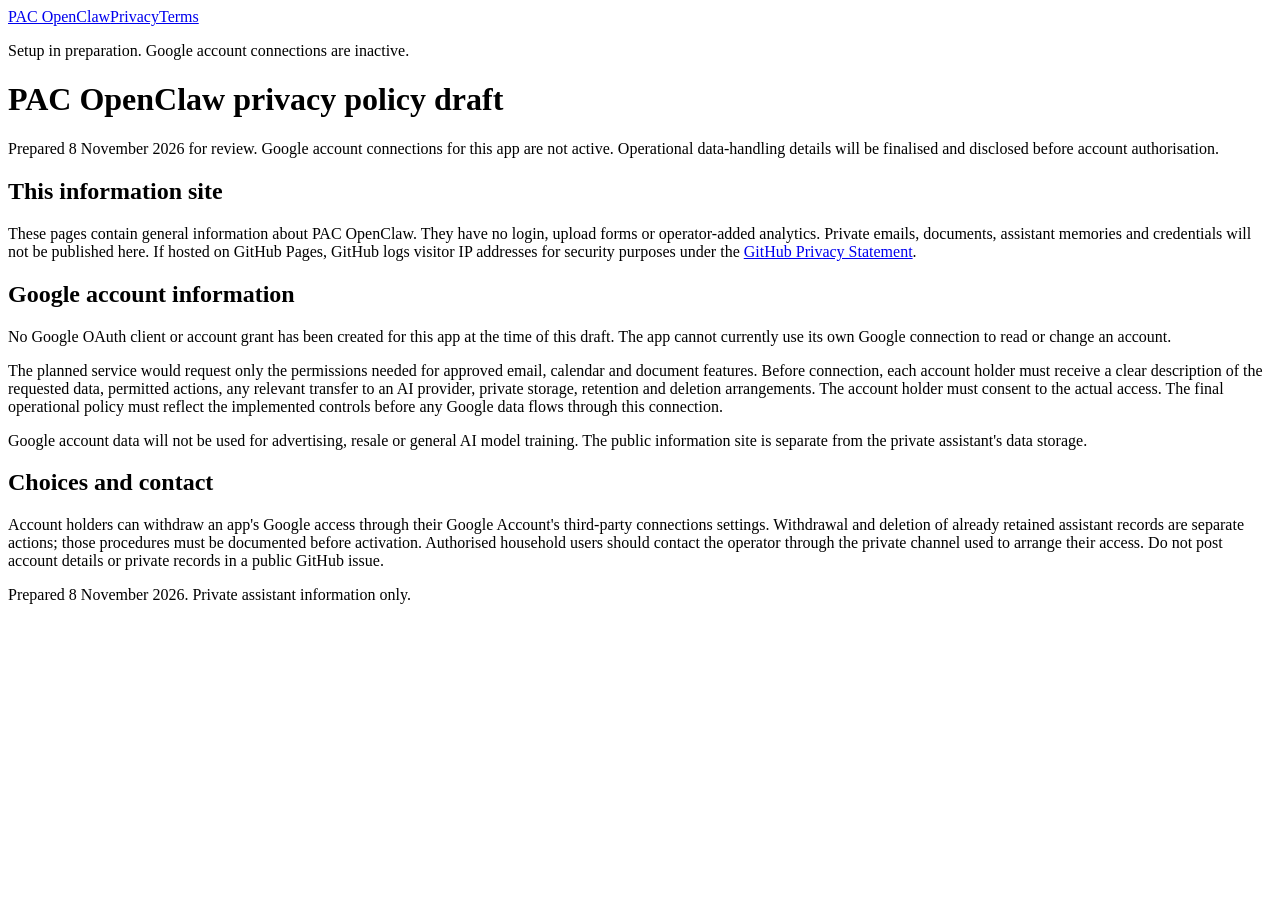
==== privacy.html @ a01aa157 "Create privacy.html" ====
<!doctype html>
<html lang="en-GB"><head><meta charset="utf-8"><meta name="viewport" content="width=device-width,initial-scale=1"><meta name="description" content="Information about the private PAC OpenClaw assistant currently in preparation."><title>PAC OpenClaw privacy policy draft</title><link rel="stylesheet" href="styles.css"></head><body><header><nav aria-label="Information pages"><a href="index.html">PAC OpenClaw</a><a href="privacy.html">Privacy</a><a href="terms.html">Terms</a></nav><p class="status">Setup in preparation. Google account connections are inactive.</p></header><main><h1>PAC OpenClaw privacy policy draft</h1>
<p>Prepared 8 November 2026 for review. Google account connections for this app are not active. Operational data-handling details will be finalised and disclosed before account authorisation.</p>
<h2>This information site</h2>
<p>These pages contain general information about PAC OpenClaw. They have no login, upload forms or operator-added analytics. Private emails, documents, assistant memories and credentials will not be published here. If hosted on GitHub Pages, GitHub logs visitor IP addresses for security purposes under the <a href="https://docs.github.com/en/site-policy/privacy-policies/github-general-privacy-statement">GitHub Privacy Statement</a>.</p>
<h2>Google account information</h2>
<p>No Google OAuth client or account grant has been created for this app at the time of this draft. The app cannot currently use its own Google connection to read or change an account.</p>
<p>The planned service would request only the permissions needed for approved email, calendar and document features. Before connection, each account holder must receive a clear description of the requested data, permitted actions, any relevant transfer to an AI provider, private storage, retention and deletion arrangements. The account holder must consent to the actual access. The final operational policy must reflect the implemented controls before any Google data flows through this connection.</p>
<p>Google account data will not be used for advertising, resale or general AI model training. The public information site is separate from the private assistant&#39;s data storage.</p>
<h2>Choices and contact</h2>
<p>Account holders can withdraw an app&#39;s Google access through their Google Account&#39;s third-party connections settings. Withdrawal and deletion of already retained assistant records are separate actions; those procedures must be documented before activation. Authorised household users should contact the operator through the private channel used to arrange their access. Do not post account details or private records in a public GitHub issue.</p></main><footer>Prepared 8 November 2026. Private assistant information only.</footer></body></html>
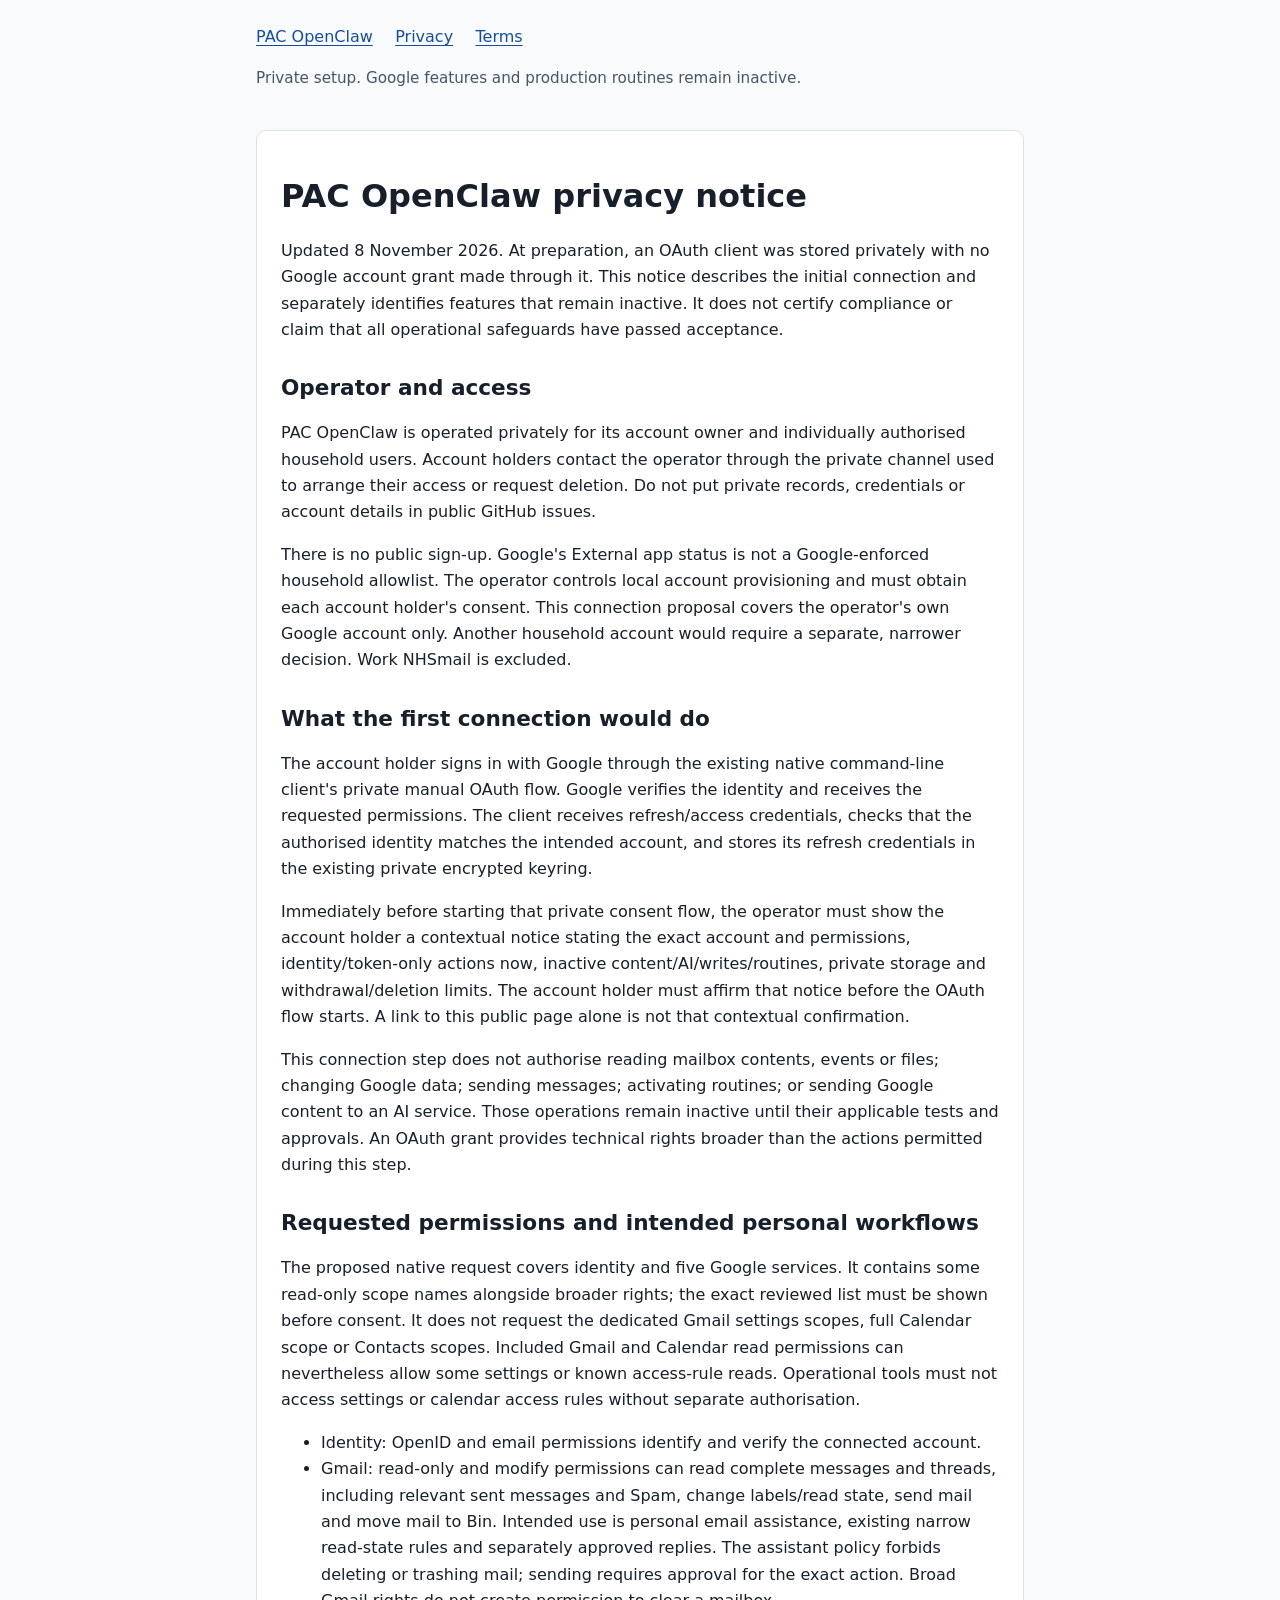
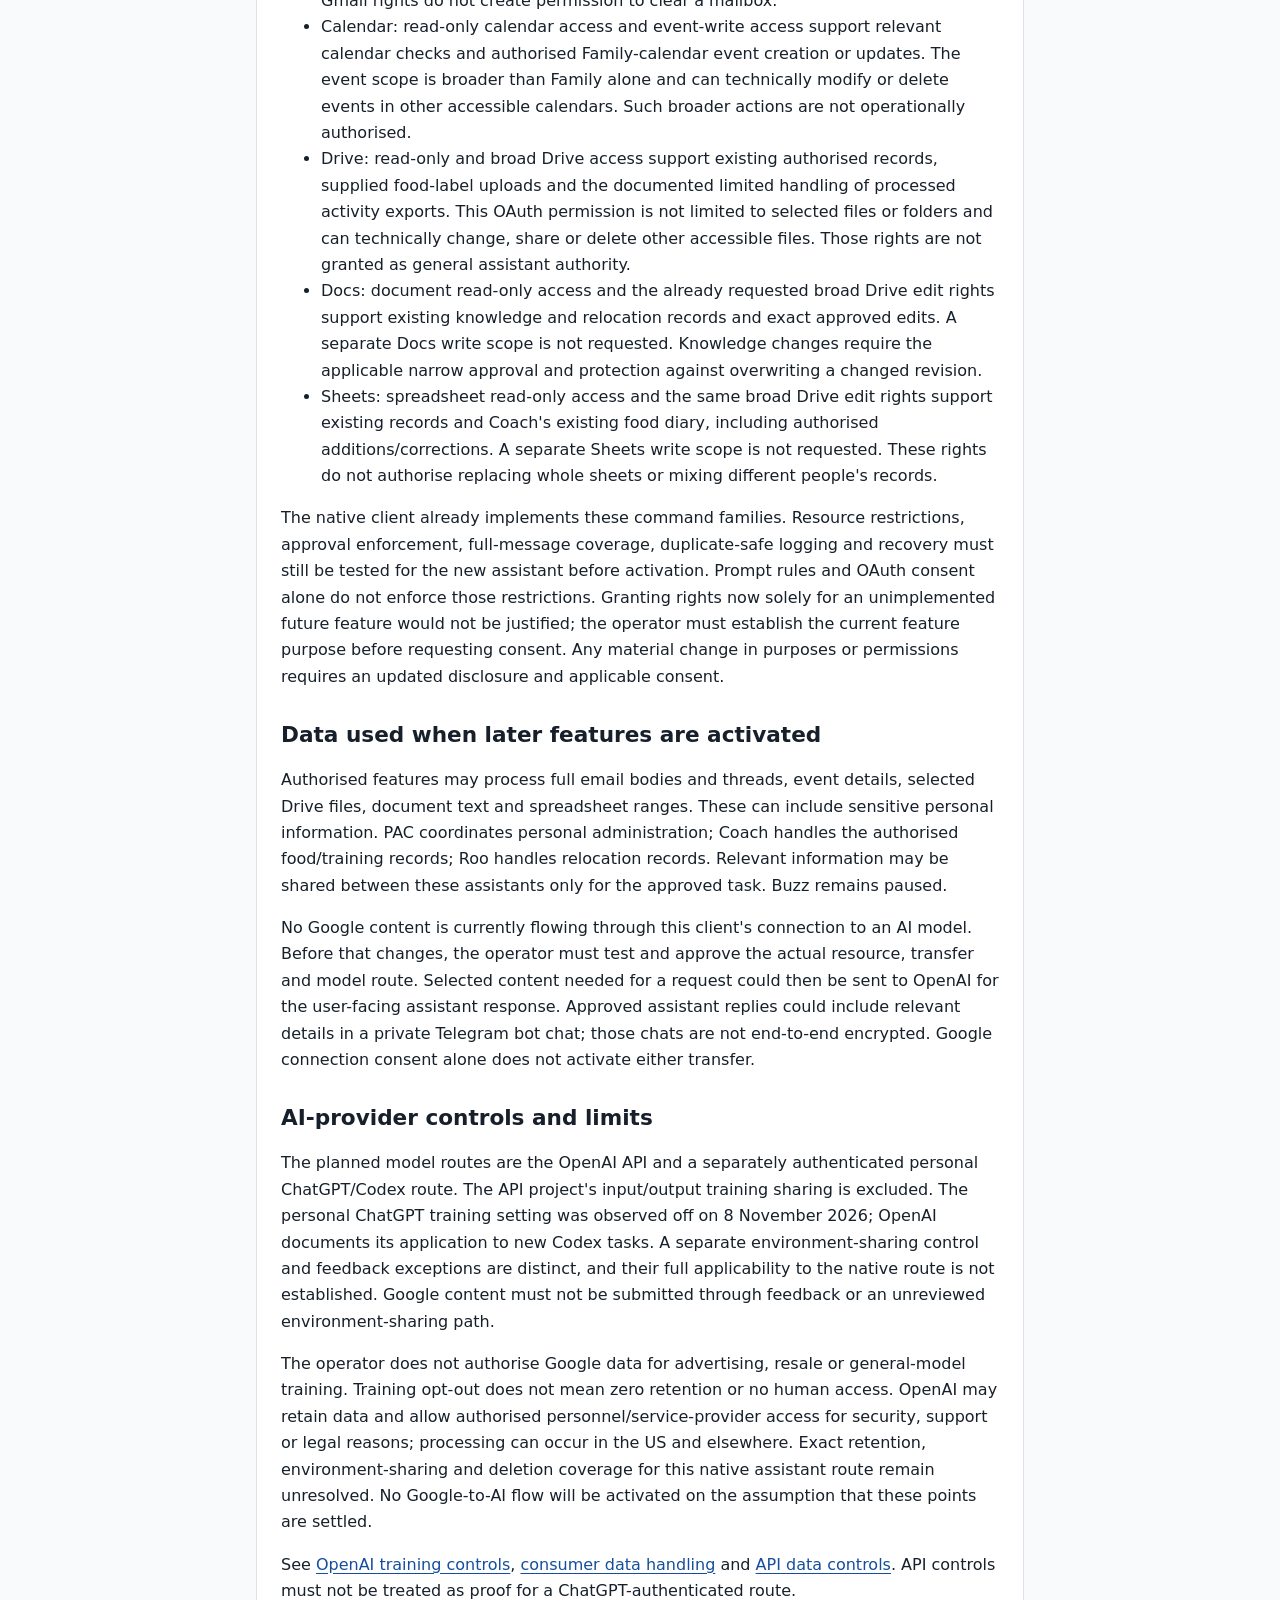
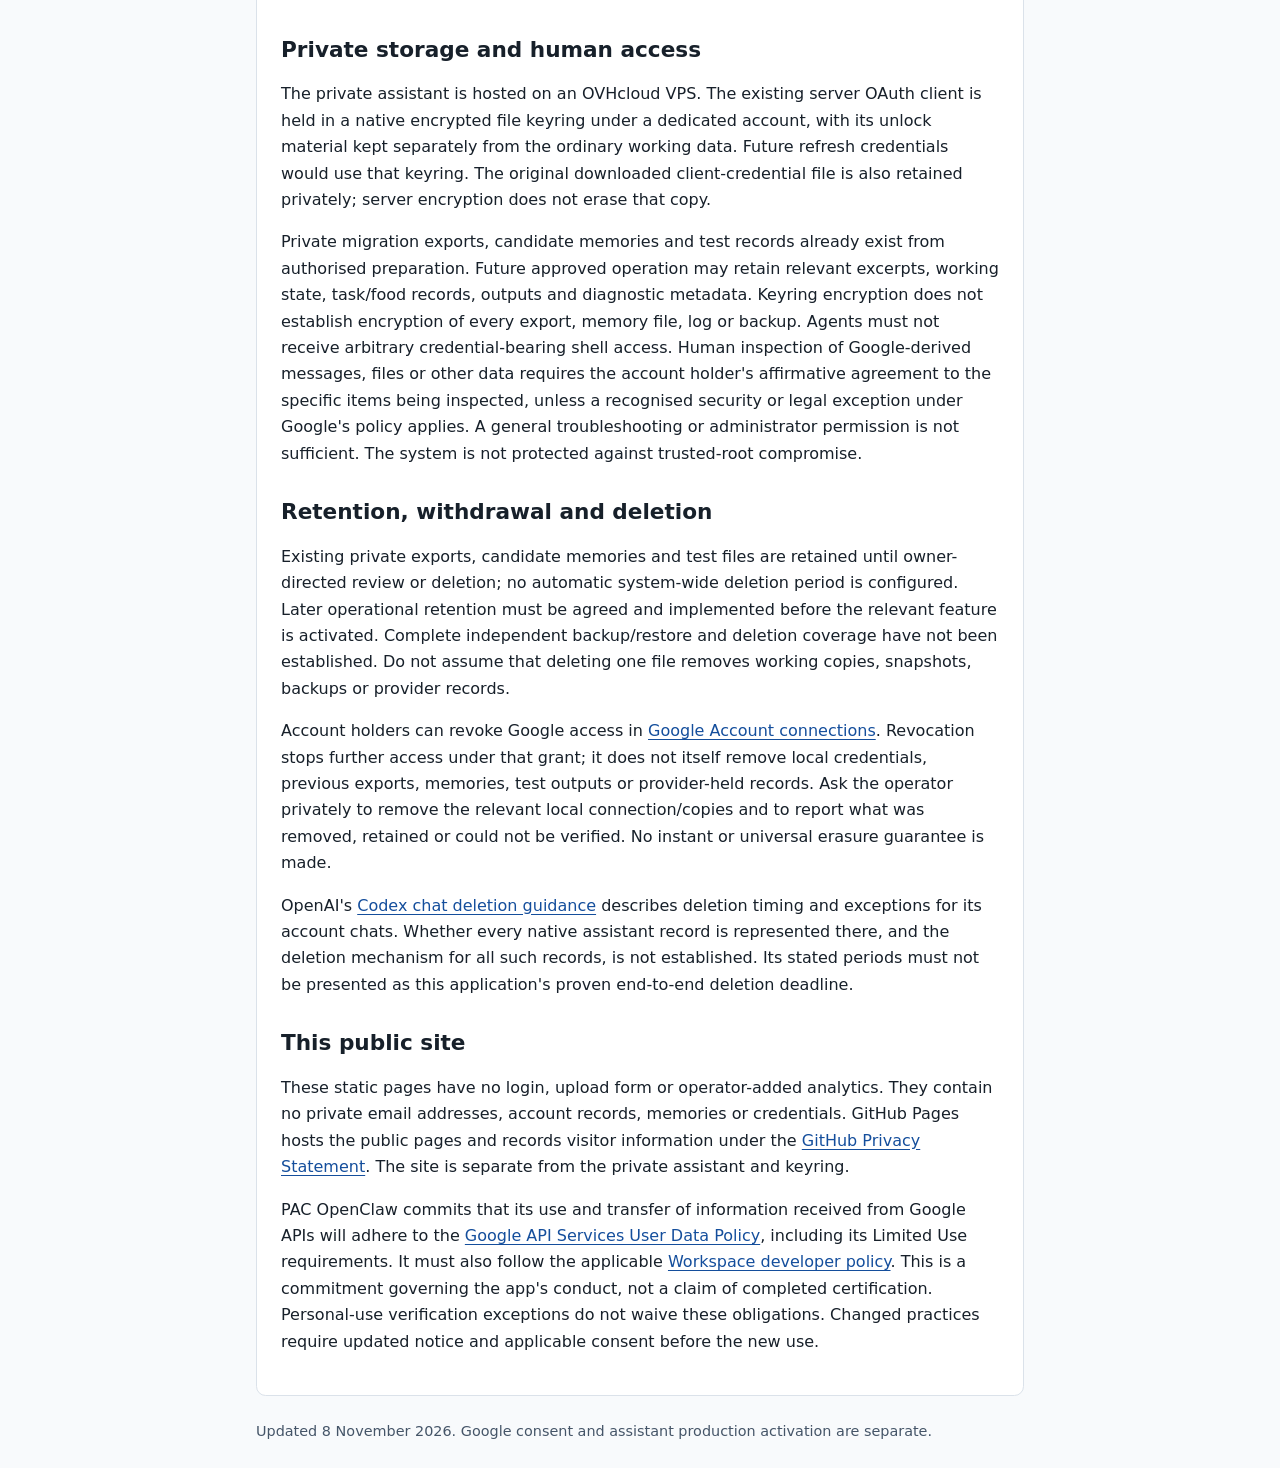
==== commit 643dd26c: "Update reviewed Google connection information pages" ====
--- a/privacy.html
+++ b/privacy.html
@@ -1,11 +1,31 @@
 <!doctype html>
-<html lang="en-GB"><head><meta charset="utf-8"><meta name="viewport" content="width=device-width,initial-scale=1"><meta name="description" content="Information about the private PAC OpenClaw assistant currently in preparation."><title>PAC OpenClaw privacy policy draft</title><link rel="stylesheet" href="styles.css"></head><body><header><nav aria-label="Information pages"><a href="index.html">PAC OpenClaw</a><a href="privacy.html">Privacy</a><a href="terms.html">Terms</a></nav><p class="status">Setup in preparation. Google account connections are inactive.</p></header><main><h1>PAC OpenClaw privacy policy draft</h1>
-<p>Prepared 8 November 2026 for review. Google account connections for this app are not active. Operational data-handling details will be finalised and disclosed before account authorisation.</p>
-<h2>This information site</h2>
-<p>These pages contain general information about PAC OpenClaw. They have no login, upload forms or operator-added analytics. Private emails, documents, assistant memories and credentials will not be published here. If hosted on GitHub Pages, GitHub logs visitor IP addresses for security purposes under the <a href="https://docs.github.com/en/site-policy/privacy-policies/github-general-privacy-statement">GitHub Privacy Statement</a>.</p>
-<h2>Google account information</h2>
-<p>No Google OAuth client or account grant has been created for this app at the time of this draft. The app cannot currently use its own Google connection to read or change an account.</p>
-<p>The planned service would request only the permissions needed for approved email, calendar and document features. Before connection, each account holder must receive a clear description of the requested data, permitted actions, any relevant transfer to an AI provider, private storage, retention and deletion arrangements. The account holder must consent to the actual access. The final operational policy must reflect the implemented controls before any Google data flows through this connection.</p>
-<p>Google account data will not be used for advertising, resale or general AI model training. The public information site is separate from the private assistant&#39;s data storage.</p>
-<h2>Choices and contact</h2>
-<p>Account holders can withdraw an app&#39;s Google access through their Google Account&#39;s third-party connections settings. Withdrawal and deletion of already retained assistant records are separate actions; those procedures must be documented before activation. Authorised household users should contact the operator through the private channel used to arrange their access. Do not post account details or private records in a public GitHub issue.</p></main><footer>Prepared 8 November 2026. Private assistant information only.</footer></body></html>
+<html lang="en-GB"><head><meta charset="utf-8"><meta name="viewport" content="width=device-width,initial-scale=1"><meta name="description" content="Private PAC OpenClaw account connection, data handling and feature status."><title>PAC OpenClaw privacy notice</title><link rel="stylesheet" href="styles.css"></head><body><header><nav aria-label="Information pages"><a href="index.html">PAC OpenClaw</a><a href="privacy.html">Privacy</a><a href="terms.html">Terms</a></nav><p class="status">Private setup. Google features and production routines remain inactive.</p></header><main><h1>PAC OpenClaw privacy notice</h1>
+<p>Updated 8 November 2026. At preparation, an OAuth client was stored privately with no Google account grant made through it. This notice describes the initial connection and separately identifies features that remain inactive. It does not certify compliance or claim that all operational safeguards have passed acceptance.</p>
+<h2>Operator and access</h2>
+<p>PAC OpenClaw is operated privately for its account owner and individually authorised household users. Account holders contact the operator through the private channel used to arrange their access or request deletion. Do not put private records, credentials or account details in public GitHub issues.</p>
+<p>There is no public sign-up. Google&#x27;s External app status is not a Google-enforced household allowlist. The operator controls local account provisioning and must obtain each account holder&#x27;s consent. This connection proposal covers the operator&#x27;s own Google account only. Another household account would require a separate, narrower decision. Work NHSmail is excluded.</p>
+<h2>What the first connection would do</h2>
+<p>The account holder signs in with Google through the existing native command-line client&#x27;s private manual OAuth flow. Google verifies the identity and receives the requested permissions. The client receives refresh/access credentials, checks that the authorised identity matches the intended account, and stores its refresh credentials in the existing private encrypted keyring.</p>
+<p>Immediately before starting that private consent flow, the operator must show the account holder a contextual notice stating the exact account and permissions, identity/token-only actions now, inactive content/AI/writes/routines, private storage and withdrawal/deletion limits. The account holder must affirm that notice before the OAuth flow starts. A link to this public page alone is not that contextual confirmation.</p>
+<p>This connection step does not authorise reading mailbox contents, events or files; changing Google data; sending messages; activating routines; or sending Google content to an AI service. Those operations remain inactive until their applicable tests and approvals. An OAuth grant provides technical rights broader than the actions permitted during this step.</p>
+<h2>Requested permissions and intended personal workflows</h2>
+<p>The proposed native request covers identity and five Google services. It contains some read-only scope names alongside broader rights; the exact reviewed list must be shown before consent. It does not request the dedicated Gmail settings scopes, full Calendar scope or Contacts scopes. Included Gmail and Calendar read permissions can nevertheless allow some settings or known access-rule reads. Operational tools must not access settings or calendar access rules without separate authorisation.</p>
+<ul><li>Identity: OpenID and email permissions identify and verify the connected account.</li><li>Gmail: read-only and modify permissions can read complete messages and threads, including relevant sent messages and Spam, change labels/read state, send mail and move mail to Bin. Intended use is personal email assistance, existing narrow read-state rules and separately approved replies. The assistant policy forbids deleting or trashing mail; sending requires approval for the exact action. Broad Gmail rights do not create permission to clear a mailbox.</li><li>Calendar: read-only calendar access and event-write access support relevant calendar checks and authorised Family-calendar event creation or updates. The event scope is broader than Family alone and can technically modify or delete events in other accessible calendars. Such broader actions are not operationally authorised.</li><li>Drive: read-only and broad Drive access support existing authorised records, supplied food-label uploads and the documented limited handling of processed activity exports. This OAuth permission is not limited to selected files or folders and can technically change, share or delete other accessible files. Those rights are not granted as general assistant authority.</li><li>Docs: document read-only access and the already requested broad Drive edit rights support existing knowledge and relocation records and exact approved edits. A separate Docs write scope is not requested. Knowledge changes require the applicable narrow approval and protection against overwriting a changed revision.</li><li>Sheets: spreadsheet read-only access and the same broad Drive edit rights support existing records and Coach&#x27;s existing food diary, including authorised additions/corrections. A separate Sheets write scope is not requested. These rights do not authorise replacing whole sheets or mixing different people&#x27;s records.</li></ul>
+<p>The native client already implements these command families. Resource restrictions, approval enforcement, full-message coverage, duplicate-safe logging and recovery must still be tested for the new assistant before activation. Prompt rules and OAuth consent alone do not enforce those restrictions. Granting rights now solely for an unimplemented future feature would not be justified; the operator must establish the current feature purpose before requesting consent. Any material change in purposes or permissions requires an updated disclosure and applicable consent.</p>
+<h2>Data used when later features are activated</h2>
+<p>Authorised features may process full email bodies and threads, event details, selected Drive files, document text and spreadsheet ranges. These can include sensitive personal information. PAC coordinates personal administration; Coach handles the authorised food/training records; Roo handles relocation records. Relevant information may be shared between these assistants only for the approved task. Buzz remains paused.</p>
+<p>No Google content is currently flowing through this client&#x27;s connection to an AI model. Before that changes, the operator must test and approve the actual resource, transfer and model route. Selected content needed for a request could then be sent to OpenAI for the user-facing assistant response. Approved assistant replies could include relevant details in a private Telegram bot chat; those chats are not end-to-end encrypted. Google connection consent alone does not activate either transfer.</p>
+<h2>AI-provider controls and limits</h2>
+<p>The planned model routes are the OpenAI API and a separately authenticated personal ChatGPT/Codex route. The API project&#x27;s input/output training sharing is excluded. The personal ChatGPT training setting was observed off on 8 November 2026; OpenAI documents its application to new Codex tasks. A separate environment-sharing control and feedback exceptions are distinct, and their full applicability to the native route is not established. Google content must not be submitted through feedback or an unreviewed environment-sharing path.</p>
+<p>The operator does not authorise Google data for advertising, resale or general-model training. Training opt-out does not mean zero retention or no human access. OpenAI may retain data and allow authorised personnel/service-provider access for security, support or legal reasons; processing can occur in the US and elsewhere. Exact retention, environment-sharing and deletion coverage for this native assistant route remain unresolved. No Google-to-AI flow will be activated on the assumption that these points are settled.</p>
+<p>See <a href="https://help.openai.com/en/articles/5722486-how-your-data-is-used-to-improve-model-performance">OpenAI training controls</a>, <a href="https://help.openai.com/en/articles/7039943-how-openai-handles-data-in-consumer-services">consumer data handling</a> and <a href="https://developers.openai.com/api/docs/guides/your-data">API data controls</a>. API controls must not be treated as proof for a ChatGPT-authenticated route.</p>
+<h2>Private storage and human access</h2>
+<p>The private assistant is hosted on an OVHcloud VPS. The existing server OAuth client is held in a native encrypted file keyring under a dedicated account, with its unlock material kept separately from the ordinary working data. Future refresh credentials would use that keyring. The original downloaded client-credential file is also retained privately; server encryption does not erase that copy.</p>
+<p>Private migration exports, candidate memories and test records already exist from authorised preparation. Future approved operation may retain relevant excerpts, working state, task/food records, outputs and diagnostic metadata. Keyring encryption does not establish encryption of every export, memory file, log or backup. Agents must not receive arbitrary credential-bearing shell access. Human inspection of Google-derived messages, files or other data requires the account holder&#x27;s affirmative agreement to the specific items being inspected, unless a recognised security or legal exception under Google&#x27;s policy applies. A general troubleshooting or administrator permission is not sufficient. The system is not protected against trusted-root compromise.</p>
+<h2>Retention, withdrawal and deletion</h2>
+<p>Existing private exports, candidate memories and test files are retained until owner-directed review or deletion; no automatic system-wide deletion period is configured. Later operational retention must be agreed and implemented before the relevant feature is activated. Complete independent backup/restore and deletion coverage have not been established. Do not assume that deleting one file removes working copies, snapshots, backups or provider records.</p>
+<p>Account holders can revoke Google access in <a href="https://myaccount.google.com/connections">Google Account connections</a>. Revocation stops further access under that grant; it does not itself remove local credentials, previous exports, memories, test outputs or provider-held records. Ask the operator privately to remove the relevant local connection/copies and to report what was removed, retained or could not be verified. No instant or universal erasure guarantee is made.</p>
+<p>OpenAI&#x27;s <a href="https://help.openai.com/en/articles/20001333-archiving-and-deleting-codex-chats-in-the-chatgpt-app">Codex chat deletion guidance</a> describes deletion timing and exceptions for its account chats. Whether every native assistant record is represented there, and the deletion mechanism for all such records, is not established. Its stated periods must not be presented as this application&#x27;s proven end-to-end deletion deadline.</p>
+<h2>This public site</h2>
+<p>These static pages have no login, upload form or operator-added analytics. They contain no private email addresses, account records, memories or credentials. GitHub Pages hosts the public pages and records visitor information under the <a href="https://docs.github.com/en/site-policy/privacy-policies/github-general-privacy-statement">GitHub Privacy Statement</a>. The site is separate from the private assistant and keyring.</p>
+<p>PAC OpenClaw commits that its use and transfer of information received from Google APIs will adhere to the <a href="https://developers.google.com/terms/api-services-user-data-policy">Google API Services User Data Policy</a>, including its Limited Use requirements. It must also follow the applicable <a href="https://developers.google.com/workspace/workspace-api-user-data-developer-policy">Workspace developer policy</a>. This is a commitment governing the app&#x27;s conduct, not a claim of completed certification. Personal-use verification exceptions do not waive these obligations. Changed practices require updated notice and applicable consent before the new use.</p></main><footer>Updated 8 November 2026. Google consent and assistant production activation are separate.</footer></body></html>
--- a/styles.css
+++ b/styles.css
@@ -0,0 +1 @@
+:root{font-family:system-ui,sans-serif;color:#17202a;background:#f8fafc;line-height:1.65}body{margin:0}header,main,footer{max-width:48rem;margin:auto;padding:1.5rem}nav{display:flex;gap:1.4rem;flex-wrap:wrap}a{color:#144e9c;text-underline-offset:.18em}a:focus-visible{outline:3px solid #d97706;outline-offset:4px}main{background:white;border:1px solid #dbe2ea;border-radius:.6rem;box-sizing:border-box}h1,h2{line-height:1.25}h1{font-size:2rem}h2{font-size:1.35rem;margin-top:2rem}.status{font-size:.95rem;color:#455568}footer{font-size:.9rem;color:#455568}@media(max-width:40rem){header,main,footer{padding:1.2rem}main{border-radius:0}}
